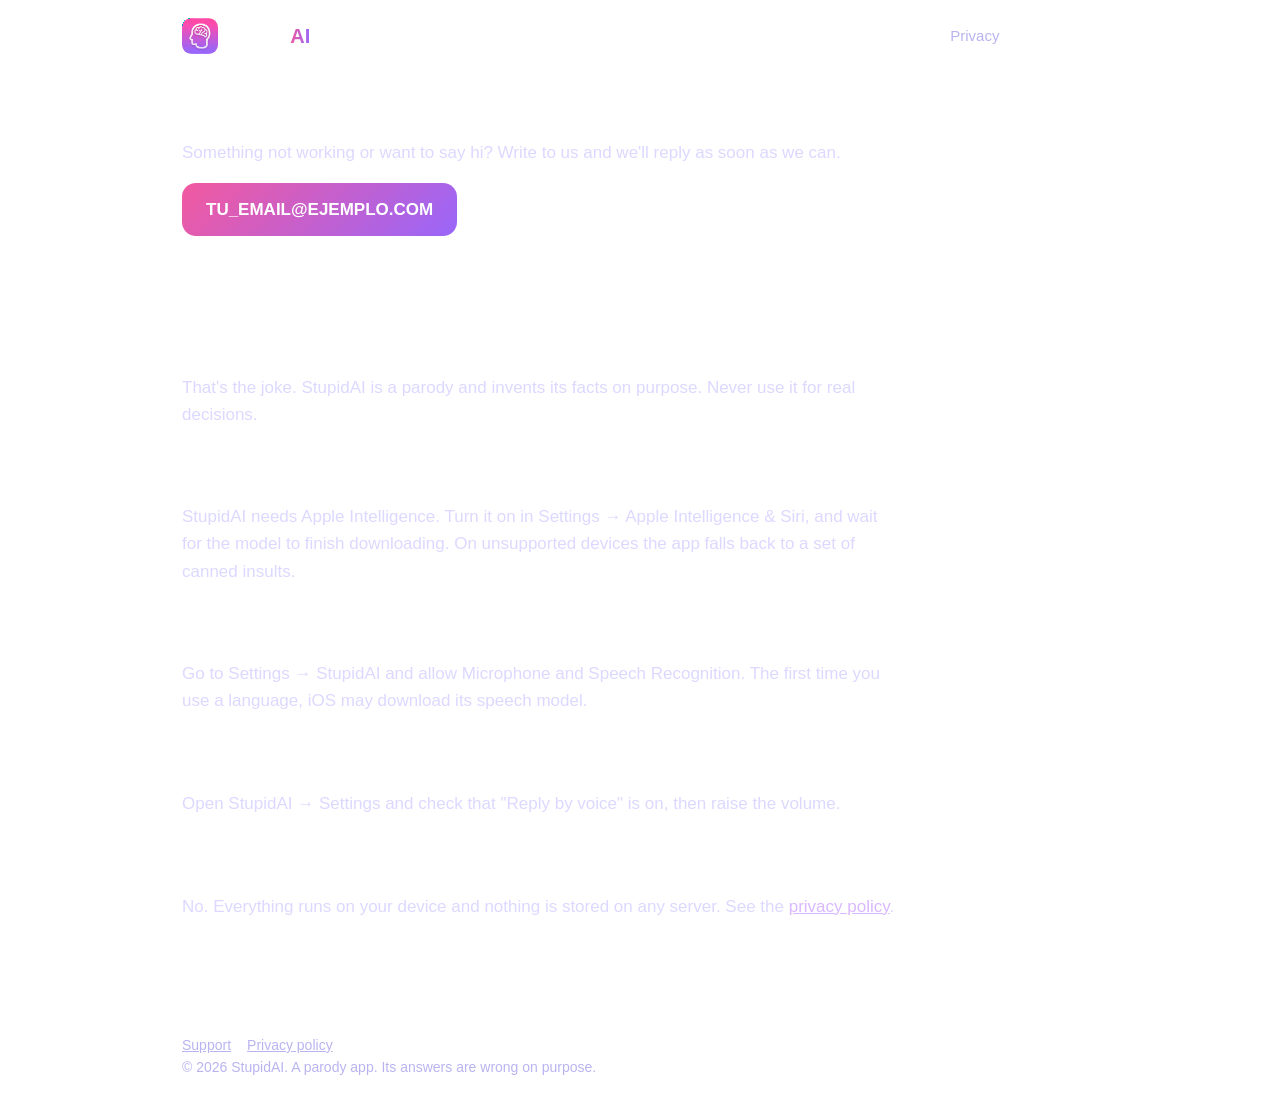
==== support.html @ a3b26725 "Support pages" ====
<!doctype html><html lang="en"><head><meta charset="utf-8"><meta name="viewport" content="width=device-width,initial-scale=1"><meta name="theme-color" content="#0d0b1f"><link rel="icon" href="icon.png"><link rel="stylesheet" href="style.css"><script src="lang.js"></script><title>StupidAI – Support</title></head><body>
<div class="wrap"><nav class="nav"><a class="brand" href="index.html"><img src="icon.png" alt=""><span>Stupid<b>AI</b></span></a><a class="l" href="support.html" aria-current="page"><span class="en">Support</span><span class="es">Soporte</span></a><a class="l" href="privacy.html"><span class="en">Privacy</span><span class="es">Privacidad</span></a><button class="lang" type="button" aria-label="Language"><span class="en">Español</span><span class="es">English</span></button></nav>
<main class="page"><h1><span class="en">Support</span><span class="es">Soporte</span></h1>
<p><span class="en">Something not working or want to say hi? Write to us and we'll reply as soon as we can.</span><span class="es">¿Algo no funciona o quieres saludar? Escríbenos y te responderemos lo antes posible.</span></p>
<p><a class="badge" href="mailto:TU_EMAIL@EJEMPLO.COM">TU_EMAIL@EJEMPLO.COM</a></p>
<h2><span class="en">Frequently asked questions</span><span class="es">Preguntas frecuentes</span></h2>
<h3><span class="en">Why are the answers wrong?</span><span class="es">¿Por qué las respuestas son erróneas?</span></h3><p><span class="en">That's the joke. StupidAI is a parody and invents its facts on purpose. Never use it for real decisions.</span><span class="es">Ese es el chiste. StupidAI es una parodia e inventa los datos a propósito. No la uses para decisiones reales.</span></p>
<h3><span class="en">It says the model isn't available.</span><span class="es">Dice que el modelo no está disponible.</span></h3><p><span class="en">StupidAI needs Apple Intelligence. Turn it on in Settings → Apple Intelligence &amp; Siri, and wait for the model to finish downloading. On unsupported devices the app falls back to a set of canned insults.</span><span class="es">StupidAI necesita Apple Intelligence. Actívalo en Ajustes → Apple Intelligence y Siri y espera a que termine de descargarse el modelo. En dispositivos no compatibles la app usa insultos de reserva.</span></p>
<h3><span class="en">The microphone doesn't work.</span><span class="es">El micrófono no funciona.</span></h3><p><span class="en">Go to Settings → StupidAI and allow Microphone and Speech Recognition. The first time you use a language, iOS may download its speech model.</span><span class="es">Ve a Ajustes → StupidAI y permite Micrófono y Reconocimiento de voz. La primera vez con un idioma, iOS puede descargar su modelo de voz.</span></p>
<h3><span class="en">I can't hear the replies.</span><span class="es">No oigo las respuestas.</span></h3><p><span class="en">Open StupidAI → Settings and check that "Reply by voice" is on, then raise the volume.</span><span class="es">Abre StupidAI → Ajustes y comprueba que "Responder por voz" está activado; después sube el volumen.</span></p>
<h3><span class="en">Does StupidAI save my conversations?</span><span class="es">¿StupidAI guarda mis conversaciones?</span></h3><p><span class="en">No. Everything runs on your device and nothing is stored on any server. See the <a href="privacy.html">privacy policy</a>.</span><span class="es">No. Todo funciona en tu dispositivo y no se guarda nada en ningún servidor. Consulta la <a href="privacy.html">política de privacidad</a>.</span></p>
</main>
<footer><a href="support.html"><span class="en">Support</span><span class="es">Soporte</span></a><a href="privacy.html"><span class="en">Privacy policy</span><span class="es">Política de privacidad</span></a><br>© 2026 StupidAI. <span class="en">A parody app. Its answers are wrong on purpose.</span><span class="es">App de parodia. Sus respuestas son erróneas a propósito.</span></footer></div></body></html>
---- style.css ----
:root{--bg:#0d0b1f;--bg2:#1b1040;--pink:#f2599f;--violet:#9966f9;--text:#fff;--soft:#b9b4f0;--card:rgba(255,255,255,.06);--line:rgba(255,255,255,.1)}
*{box-sizing:border-box}
html{scroll-behavior:smooth}
body{margin:0;min-height:100vh;color:var(--text);font:17px/1.6 -apple-system,BlinkMacSystemFont,"SF Pro Display","Segoe UI",Roboto,sans-serif;background:var(--bg) radial-gradient(900px 500px at 85% -5%,rgba(153,102,249,.35),transparent),radial-gradient(700px 500px at 0% 40%,rgba(242,89,159,.18),transparent);background-attachment:fixed}
a{color:#d9b8ff}
.wrap{max-width:960px;margin:0 auto;padding:0 22px}
.nav{display:flex;align-items:center;gap:18px;padding:18px 0;flex-wrap:wrap}
.brand{display:flex;align-items:center;gap:10px;font-weight:800;font-size:20px;color:#fff;text-decoration:none;margin-right:auto}
.brand img{width:36px;height:36px;border-radius:9px}
.brand b{background:linear-gradient(90deg,var(--pink),var(--violet));-webkit-background-clip:text;background-clip:text;color:transparent}
.nav a.l{color:var(--soft);text-decoration:none;font-size:15px}
.nav a.l:hover,.nav a.l[aria-current]{color:#fff}
.lang{background:var(--card);border:1px solid var(--line);color:#fff;border-radius:99px;padding:5px 14px;font:inherit;font-size:14px;cursor:pointer}
.hero{display:grid;grid-template-columns:1.1fr .9fr;gap:40px;align-items:center;padding:48px 0 64px}
h1{font-size:clamp(40px,7vw,68px);line-height:1.02;letter-spacing:-.03em;margin:0 0 18px;font-weight:850}
h1 em{font-style:normal;background:linear-gradient(90deg,var(--violet),var(--pink));-webkit-background-clip:text;background-clip:text;color:transparent}
.sub{color:var(--soft);font-size:20px;max-width:30em;margin:0 0 26px}
.badge{display:inline-block;background:linear-gradient(135deg,var(--pink),var(--violet));color:#fff;text-decoration:none;font-weight:700;border-radius:14px;padding:13px 24px}
.hero img{width:100%;max-width:330px;justify-self:center;border-radius:28px;box-shadow:0 0 80px rgba(153,102,249,.45)}
h2{font-size:28px;letter-spacing:-.02em;margin:0 0 14px}
h3{font-size:19px;margin:28px 0 6px}
.feat{display:grid;grid-template-columns:repeat(3,1fr);gap:16px;margin-bottom:56px}
.card{background:var(--card);border:1px solid var(--line);border-radius:22px;padding:22px}
.card h3{margin-top:0}.card p{margin:0;color:var(--soft);font-size:16px}
.shots{display:flex;gap:18px;overflow-x:auto;padding-bottom:14px;margin-bottom:56px}
.shots img{height:520px;width:auto;border-radius:24px;border:1px solid var(--line)}
.page{max-width:720px;padding-bottom:70px}
.page h1{font-size:clamp(34px,6vw,48px)}
.page p,.page li{color:#dcd8ff}
.page ul{padding-left:22px}
.note{background:var(--card);border-left:3px solid var(--pink);border-radius:12px;padding:14px 18px;margin:22px 0}
footer{border-top:1px solid var(--line);padding:26px 0 40px;color:var(--soft);font-size:14px}
footer a{color:var(--soft);margin-right:16px}
[data-lang=en] .es,[data-lang=es] .en{display:none}
@media(max-width:760px){.hero{grid-template-columns:1fr;padding-top:20px}.feat{grid-template-columns:1fr}.shots img{height:420px}}
@media(prefers-reduced-motion:no-preference){.hero img{animation:f 6s ease-in-out infinite}@keyframes f{50%{transform:translateY(-8px)}}}
:focus-visible{outline:2px solid var(--pink);outline-offset:3px}
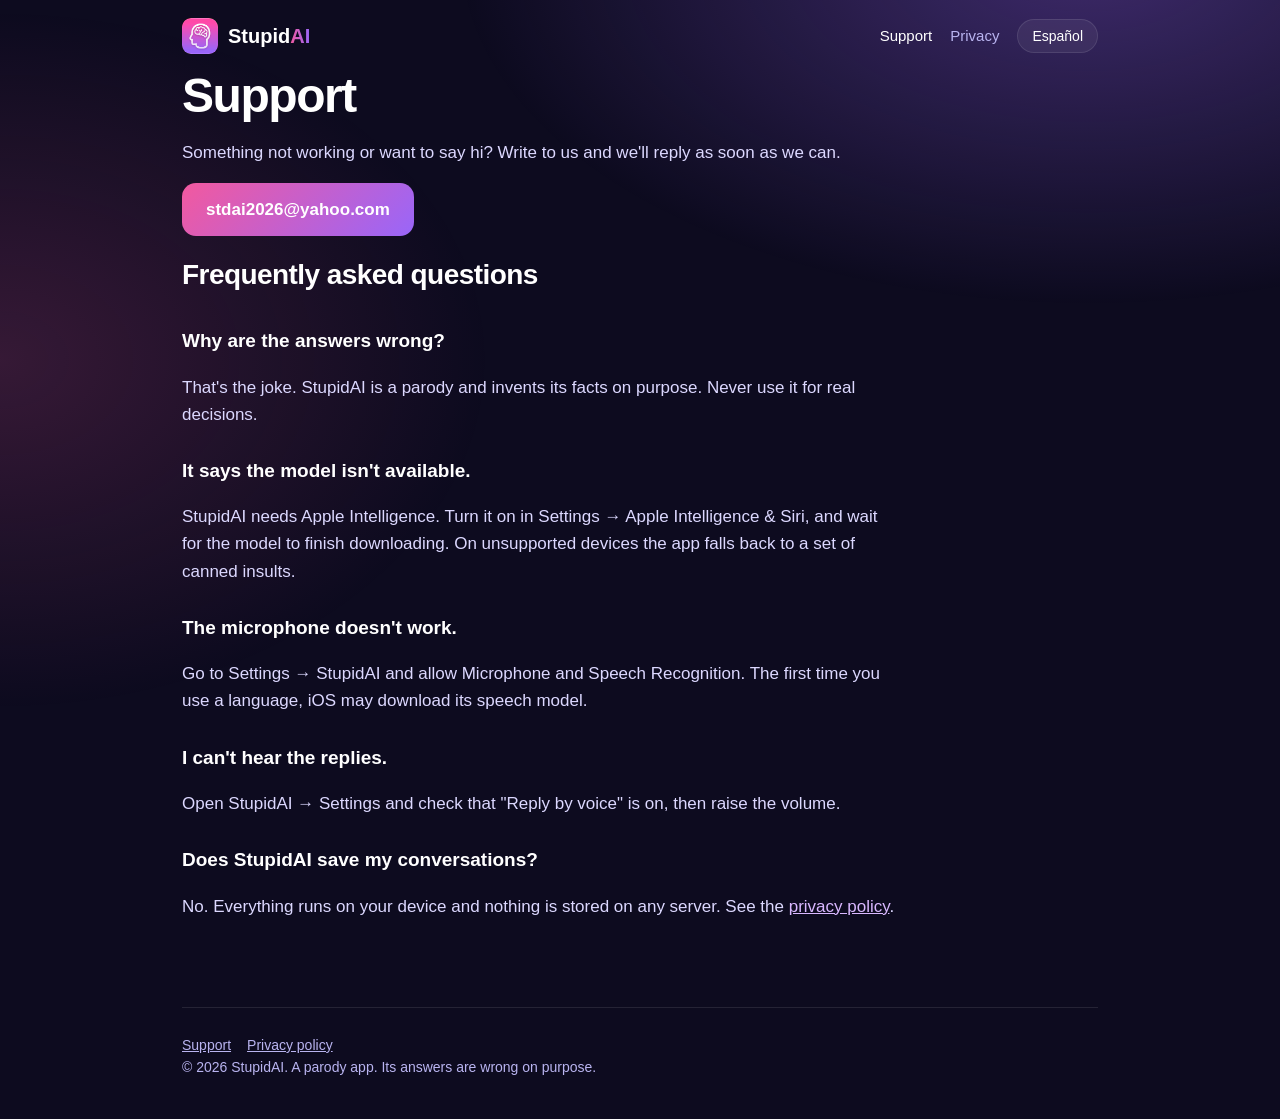
==== commit c409028b: "Arreglar fondo (compatible con iOS) y añadir email de contacto" ====
--- a/support.html
+++ b/support.html
@@ -2,7 +2,7 @@
 <div class="wrap"><nav class="nav"><a class="brand" href="index.html"><img src="icon.png" alt=""><span>Stupid<b>AI</b></span></a><a class="l" href="support.html" aria-current="page"><span class="en">Support</span><span class="es">Soporte</span></a><a class="l" href="privacy.html"><span class="en">Privacy</span><span class="es">Privacidad</span></a><button class="lang" type="button" aria-label="Language"><span class="en">Español</span><span class="es">English</span></button></nav>
 <main class="page"><h1><span class="en">Support</span><span class="es">Soporte</span></h1>
 <p><span class="en">Something not working or want to say hi? Write to us and we'll reply as soon as we can.</span><span class="es">¿Algo no funciona o quieres saludar? Escríbenos y te responderemos lo antes posible.</span></p>
-<p><a class="badge" href="mailto:TU_EMAIL@EJEMPLO.COM">TU_EMAIL@EJEMPLO.COM</a></p>
+<p><a class="badge" href="mailto:stdai2026@yahoo.com">stdai2026@yahoo.com</a></p>
 <h2><span class="en">Frequently asked questions</span><span class="es">Preguntas frecuentes</span></h2>
 <h3><span class="en">Why are the answers wrong?</span><span class="es">¿Por qué las respuestas son erróneas?</span></h3><p><span class="en">That's the joke. StupidAI is a parody and invents its facts on purpose. Never use it for real decisions.</span><span class="es">Ese es el chiste. StupidAI es una parodia e inventa los datos a propósito. No la uses para decisiones reales.</span></p>
 <h3><span class="en">It says the model isn't available.</span><span class="es">Dice que el modelo no está disponible.</span></h3><p><span class="en">StupidAI needs Apple Intelligence. Turn it on in Settings → Apple Intelligence &amp; Siri, and wait for the model to finish downloading. On unsupported devices the app falls back to a set of canned insults.</span><span class="es">StupidAI necesita Apple Intelligence. Actívalo en Ajustes → Apple Intelligence y Siri y espera a que termine de descargarse el modelo. En dispositivos no compatibles la app usa insultos de reserva.</span></p>
--- a/style.css
+++ b/style.css
@@ -1,7 +1,8 @@
 :root{--bg:#0d0b1f;--bg2:#1b1040;--pink:#f2599f;--violet:#9966f9;--text:#fff;--soft:#b9b4f0;--card:rgba(255,255,255,.06);--line:rgba(255,255,255,.1)}
 *{box-sizing:border-box}
 html{scroll-behavior:smooth}
-body{margin:0;min-height:100vh;color:var(--text);font:17px/1.6 -apple-system,BlinkMacSystemFont,"SF Pro Display","Segoe UI",Roboto,sans-serif;background:var(--bg) radial-gradient(900px 500px at 85% -5%,rgba(153,102,249,.35),transparent),radial-gradient(700px 500px at 0% 40%,rgba(242,89,159,.18),transparent);background-attachment:fixed}
+body{margin:0;min-height:100vh;color:var(--text);font:17px/1.6 -apple-system,BlinkMacSystemFont,"SF Pro Display","Segoe UI",Roboto,sans-serif;background:var(--bg)}
+body::before{content:"";position:fixed;inset:0;z-index:-1;pointer-events:none;background:radial-gradient(900px 500px at 85% -5%,rgba(153,102,249,.35),transparent 70%),radial-gradient(700px 500px at 0% 40%,rgba(242,89,159,.18),transparent 70%)}
 a{color:#d9b8ff}
 .wrap{max-width:960px;margin:0 auto;padding:0 22px}
 .nav{display:flex;align-items:center;gap:18px;padding:18px 0;flex-wrap:wrap}
